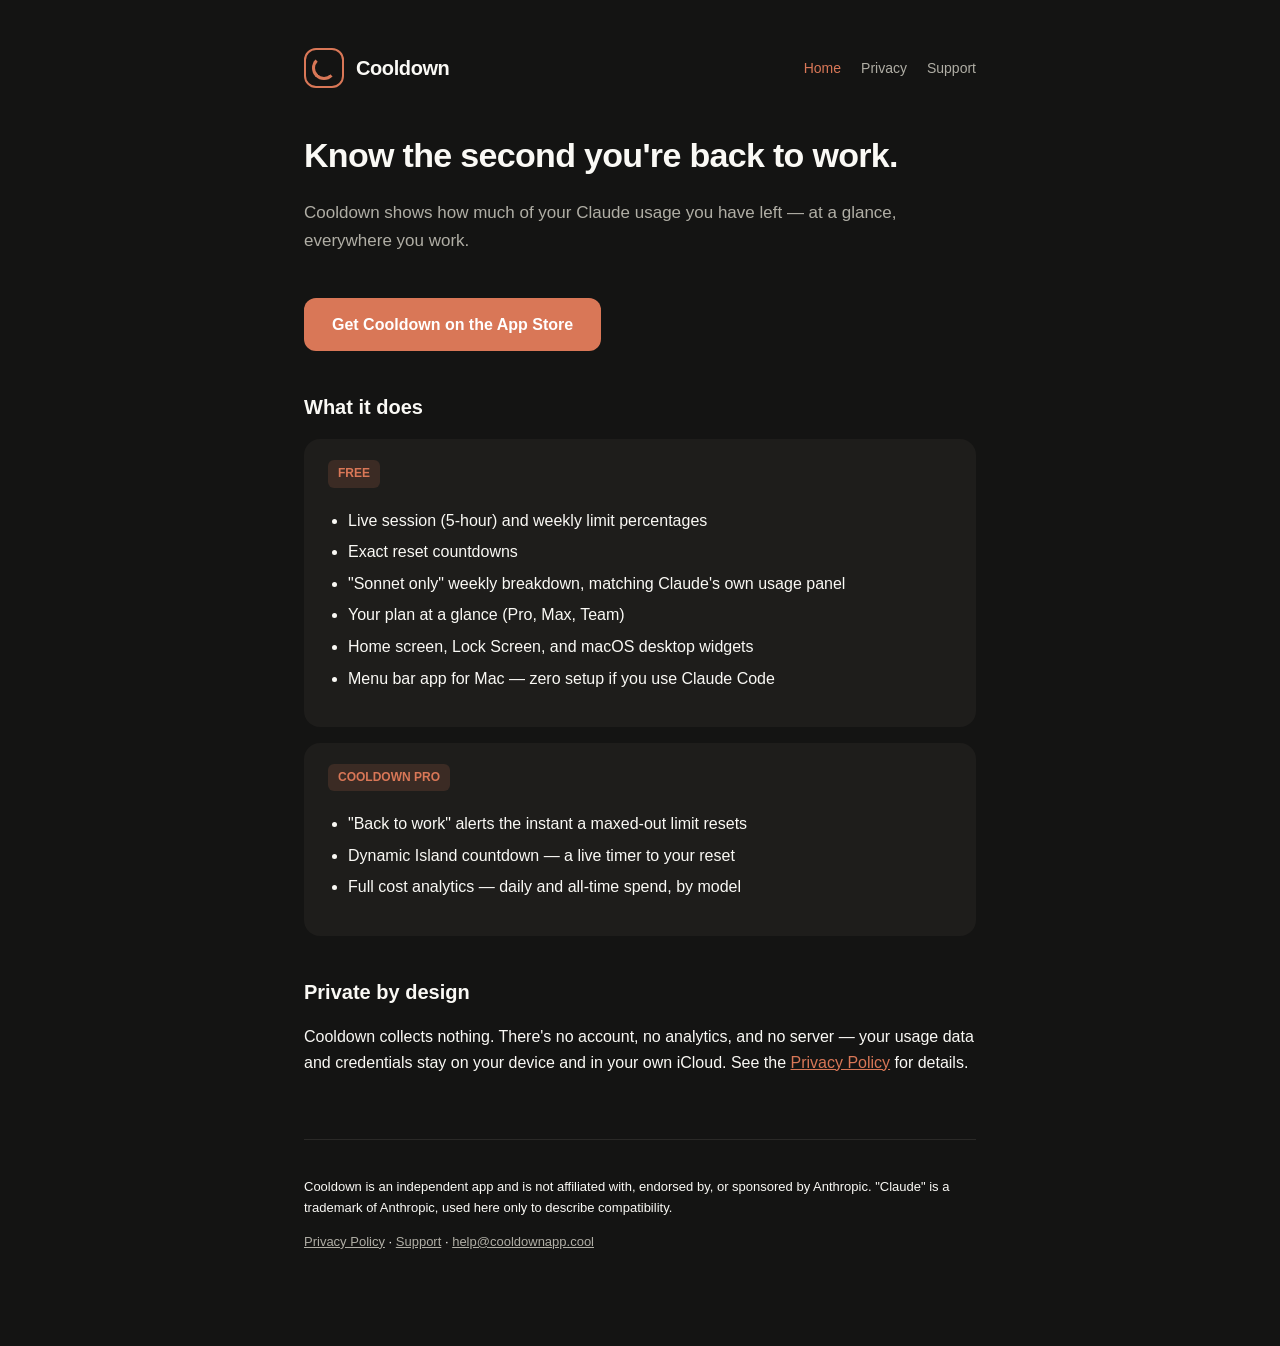
==== index.html @ f9026185 "Cooldown marketing site: home, privacy policy, support" ====
<!DOCTYPE html>
<html lang="en">
<head>
<meta charset="UTF-8">
<meta name="viewport" content="width=device-width, initial-scale=1.0">
<title>Cooldown — Usage Tracker for Claude</title>
<meta name="description" content="Know exactly how much of your Claude usage you have left — session limits, weekly limits, cost, and reset alerts, right in your menu bar, home screen, and Dynamic Island.">
<link rel="stylesheet" href="style.css">
</head>
<body>
<div class="wrap">

  <header class="site">
    <div class="logo-mark"></div>
    <div class="name">Cooldown</div>
    <nav class="site">
      <a href="index.html" class="active">Home</a>
      <a href="privacy.html">Privacy</a>
      <a href="support.html">Support</a>
    </nav>
  </header>

  <h1>Know the second you're back to work.</h1>
  <p class="subtitle">Cooldown shows how much of your Claude usage you have left — at a glance, everywhere you work.</p>

  <a class="button" href="https://apps.apple.com/">Get Cooldown on the App Store</a>

  <h2>What it does</h2>
  <div class="card">
    <span class="pill">FREE</span>
    <ul>
      <li>Live session (5-hour) and weekly limit percentages</li>
      <li>Exact reset countdowns</li>
      <li>"Sonnet only" weekly breakdown, matching Claude's own usage panel</li>
      <li>Your plan at a glance (Pro, Max, Team)</li>
      <li>Home screen, Lock Screen, and macOS desktop widgets</li>
      <li>Menu bar app for Mac — zero setup if you use Claude Code</li>
    </ul>
  </div>

  <div class="card">
    <span class="pill">COOLDOWN PRO</span>
    <ul>
      <li>"Back to work" alerts the instant a maxed-out limit resets</li>
      <li>Dynamic Island countdown — a live timer to your reset</li>
      <li>Full cost analytics — daily and all-time spend, by model</li>
    </ul>
  </div>

  <h2>Private by design</h2>
  <p>Cooldown collects nothing. There's no account, no analytics, and no server — your usage data and credentials stay on your device and in your own iCloud. See the <a href="privacy.html" style="color: var(--coral)">Privacy Policy</a> for details.</p>

  <footer class="site">
    <p>Cooldown is an independent app and is not affiliated with, endorsed by, or sponsored by Anthropic. "Claude" is a trademark of Anthropic, used here only to describe compatibility.</p>
    <p><a href="privacy.html">Privacy Policy</a> · <a href="support.html">Support</a> · <a href="mailto:help@cooldownapp.cool">help@cooldownapp.cool</a></p>
  </footer>

</div>
</body>
</html>
---- style.css ----
:root {
  --bg: #141413;
  --surface: #1e1d1b;
  --text: #faf9f5;
  --text-secondary: #b0aea5;
  --coral: #d97757;
  --blue: #6a9bcc;
  --border: #2a2927;
}

* { box-sizing: border-box; }

body {
  margin: 0;
  background: var(--bg);
  color: var(--text);
  font-family: -apple-system, BlinkMacSystemFont, "Segoe UI", Roboto, sans-serif;
  line-height: 1.6;
}

.wrap {
  max-width: 720px;
  margin: 0 auto;
  padding: 48px 24px 80px;
}

header.site {
  display: flex;
  align-items: center;
  gap: 12px;
  margin-bottom: 40px;
}

.logo-mark {
  width: 40px;
  height: 40px;
  border-radius: 12px;
  background: var(--bg);
  border: 2px solid var(--coral);
  position: relative;
}

.logo-mark::after {
  content: "";
  position: absolute;
  inset: 6px;
  border-radius: 50%;
  border: 3px solid var(--coral);
  border-right-color: transparent;
  border-top-color: transparent;
}

header.site .name {
  font-size: 20px;
  font-weight: 700;
  letter-spacing: -0.02em;
}

nav.site {
  margin-left: auto;
  display: flex;
  gap: 20px;
  font-size: 14px;
}

nav.site a {
  color: var(--text-secondary);
  text-decoration: none;
}

nav.site a:hover, nav.site a.active {
  color: var(--coral);
}

h1 {
  font-size: 34px;
  letter-spacing: -0.02em;
  margin: 0 0 8px;
}

h2 {
  font-size: 20px;
  margin: 40px 0 12px;
  color: var(--text);
}

p { color: var(--text); }

.subtitle {
  color: var(--text-secondary);
  font-size: 17px;
  margin-bottom: 32px;
}

.card {
  background: var(--surface);
  border-radius: 16px;
  padding: 20px 24px;
  margin: 16px 0;
}

.pill {
  display: inline-block;
  background: rgba(217, 119, 87, 0.15);
  color: var(--coral);
  font-size: 12px;
  font-weight: 600;
  padding: 4px 10px;
  border-radius: 6px;
  margin-bottom: 4px;
}

a.button {
  display: inline-block;
  background: var(--coral);
  color: #fff;
  text-decoration: none;
  font-weight: 600;
  padding: 14px 28px;
  border-radius: 12px;
  margin-top: 12px;
}

.faq dt {
  font-weight: 600;
  margin-top: 20px;
}

.faq dd {
  margin: 6px 0 0;
  color: var(--text-secondary);
}

footer.site {
  margin-top: 64px;
  padding-top: 24px;
  border-top: 1px solid var(--border);
  color: var(--text-secondary);
  font-size: 13px;
}

footer.site a { color: var(--text-secondary); }

code {
  background: var(--surface);
  padding: 2px 6px;
  border-radius: 4px;
  font-size: 0.9em;
}

ul { color: var(--text); padding-left: 20px; }
li { margin-bottom: 6px; }

.updated {
  color: var(--text-secondary);
  font-size: 13px;
  margin-bottom: 32px;
}
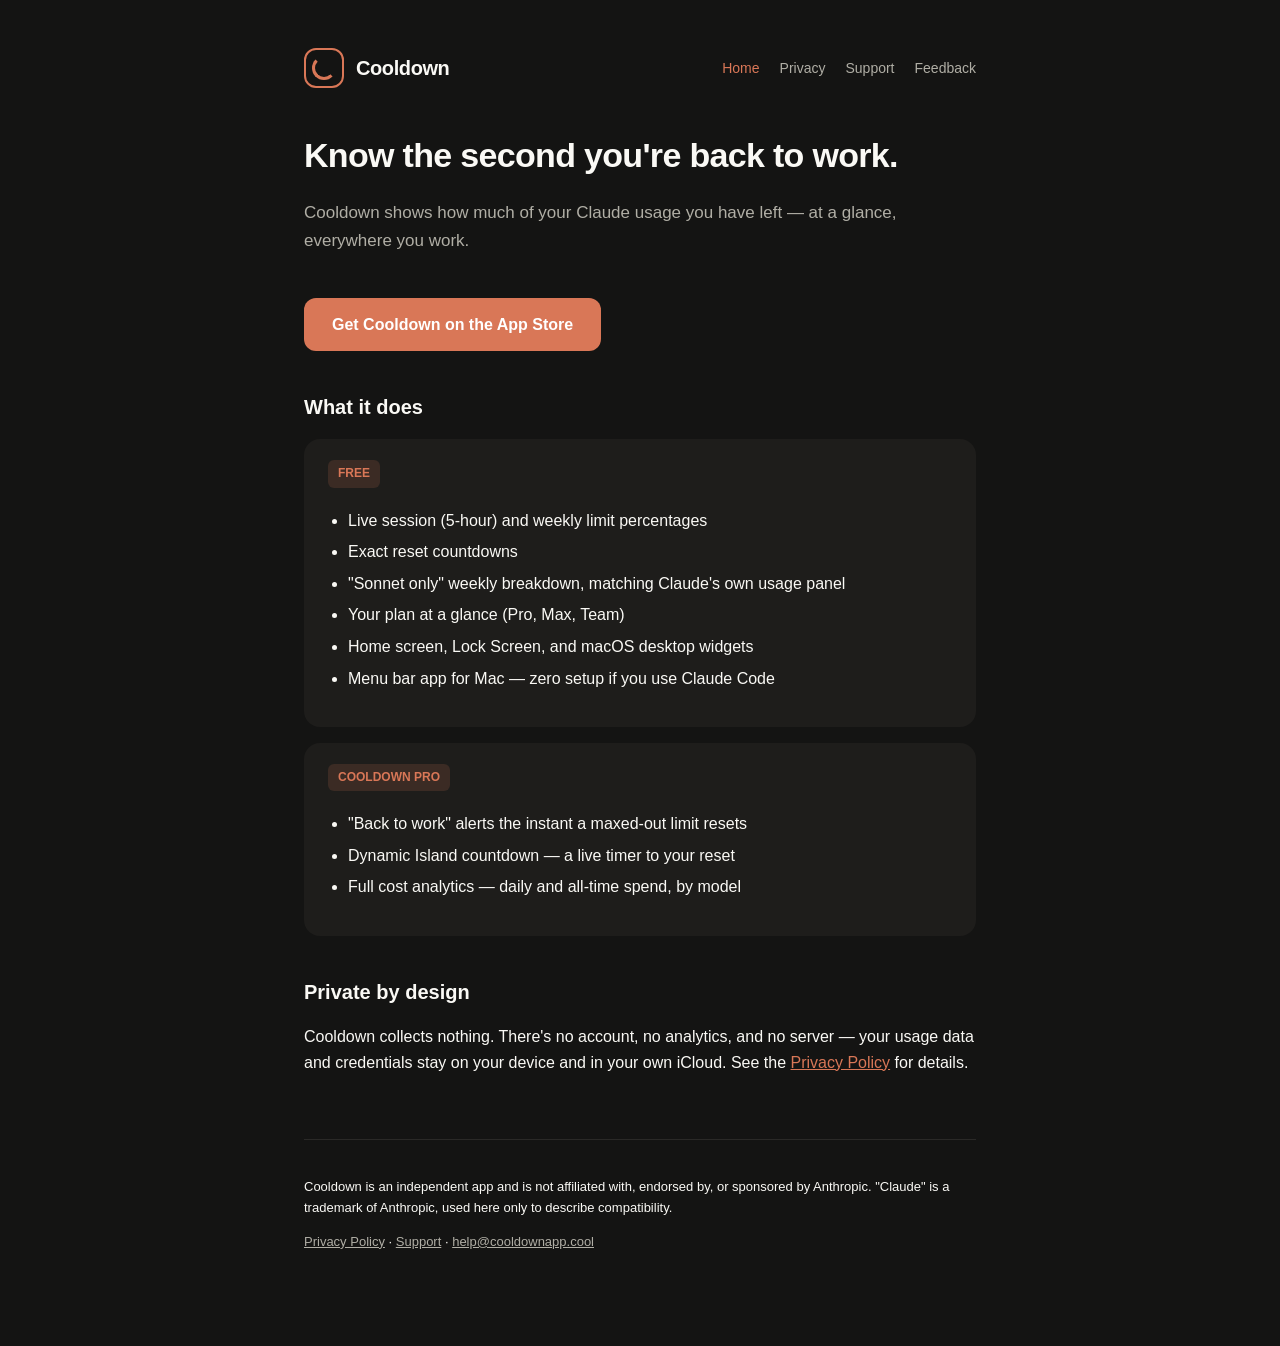
==== commit 56d0770d: "Add feedback page with form and nav links Branded feedback.html (matches site design system) with a " ====
--- a/index.html
+++ b/index.html
@@ -17,6 +17,7 @@
       <a href="index.html" class="active">Home</a>
       <a href="privacy.html">Privacy</a>
       <a href="support.html">Support</a>
+      <a href="feedback.html">Feedback</a>
     </nav>
   </header>
 
--- a/style.css
+++ b/style.css
@@ -156,3 +156,62 @@
   font-size: 13px;
   margin-bottom: 32px;
 }
+
+/* --- Feedback form --- */
+form.feedback { margin-top: 8px; }
+
+form.feedback label {
+  display: block;
+  font-weight: 600;
+  font-size: 14px;
+  margin: 20px 0 6px;
+}
+
+form.feedback label .opt {
+  font-weight: 400;
+  color: var(--text-secondary);
+}
+
+form.feedback input[type="text"],
+form.feedback input[type="email"],
+form.feedback select,
+form.feedback textarea {
+  width: 100%;
+  background: var(--surface);
+  color: var(--text);
+  border: 1px solid var(--border);
+  border-radius: 10px;
+  padding: 12px 14px;
+  font-family: inherit;
+  font-size: 15px;
+}
+
+form.feedback textarea { resize: vertical; min-height: 120px; }
+
+form.feedback input:focus,
+form.feedback select:focus,
+form.feedback textarea:focus {
+  outline: none;
+  border-color: var(--coral);
+}
+
+form.feedback button {
+  display: inline-block;
+  background: var(--coral);
+  color: #fff;
+  border: none;
+  font-weight: 600;
+  font-size: 15px;
+  padding: 14px 28px;
+  border-radius: 12px;
+  margin-top: 24px;
+  cursor: pointer;
+}
+
+form.feedback button:hover { opacity: 0.92; }
+
+.form-note {
+  color: var(--text-secondary);
+  font-size: 13px;
+  margin-top: 16px;
+}
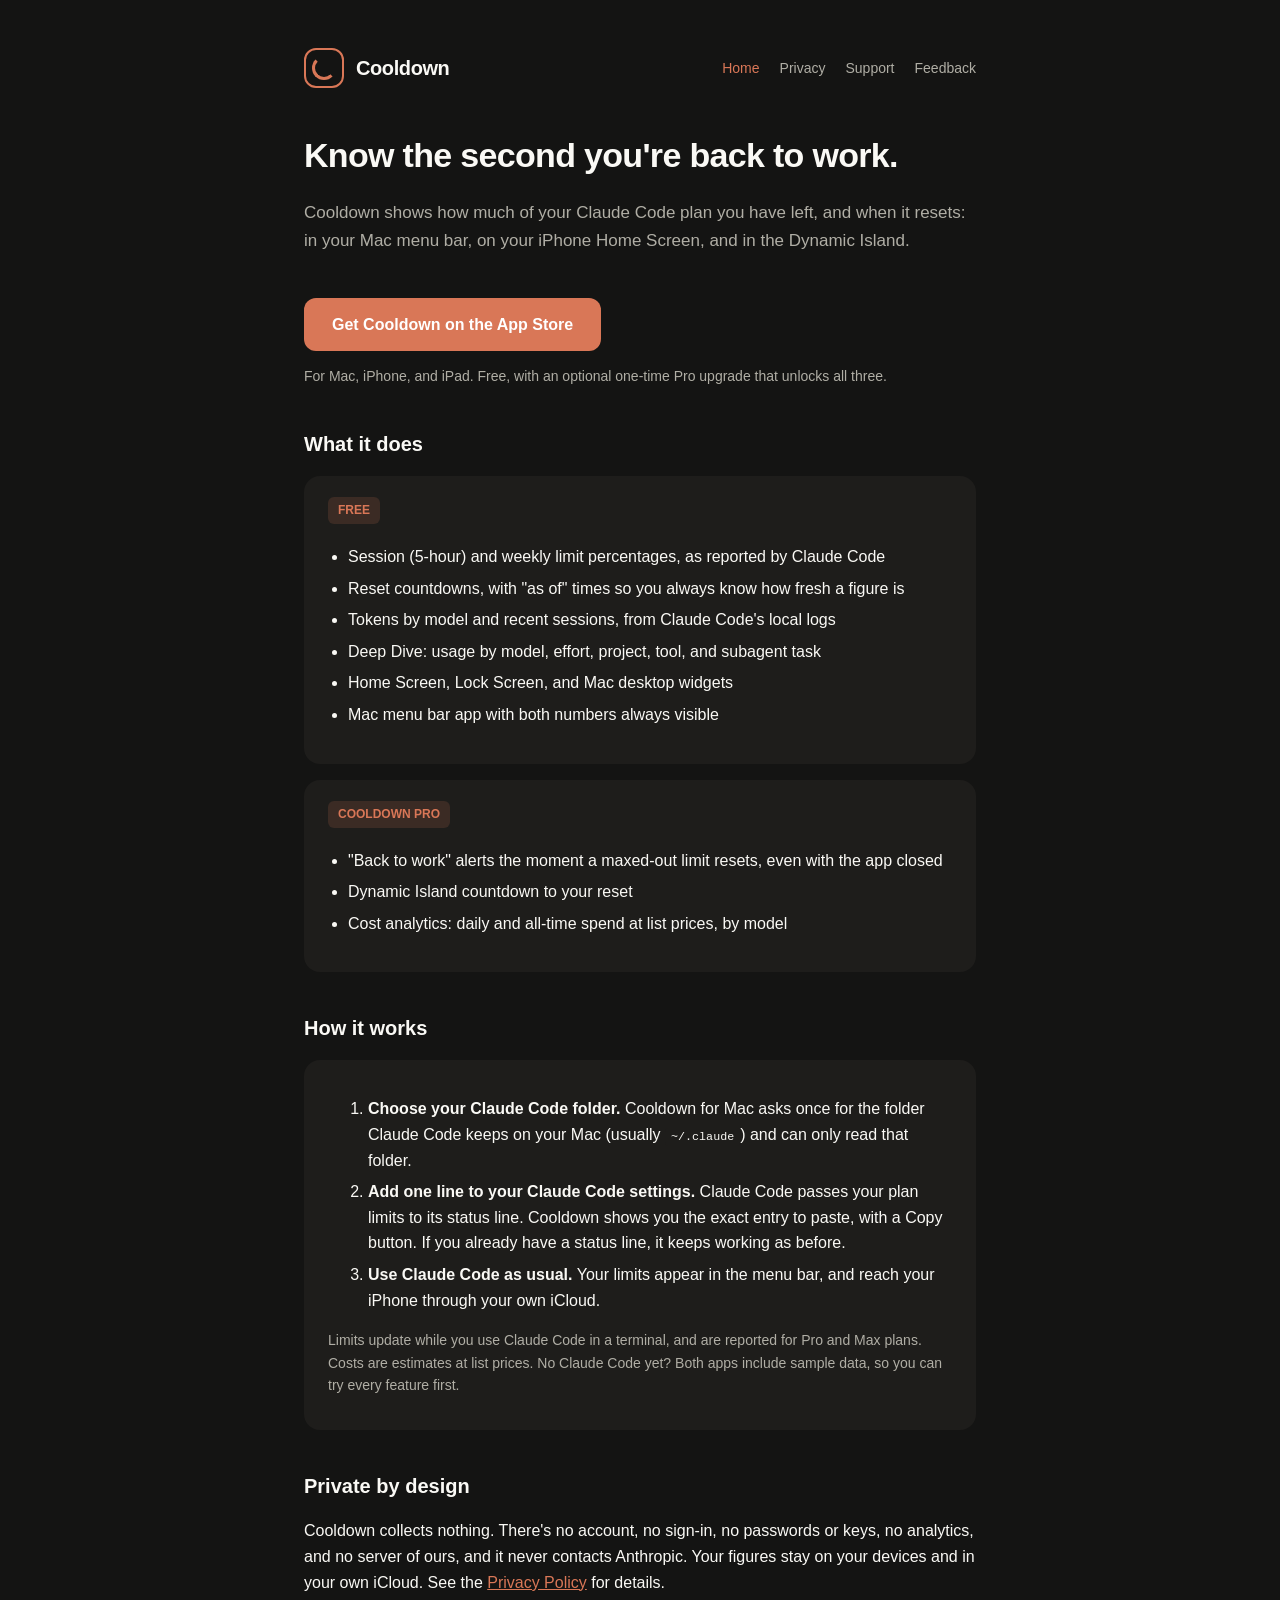
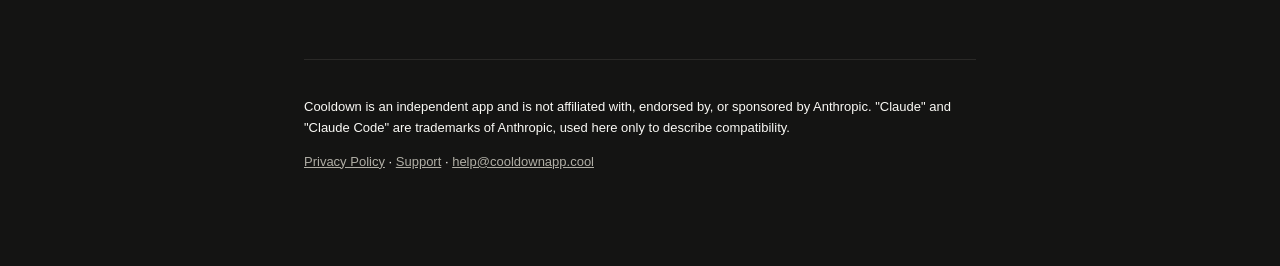
==== commit 61207bb0: "Update home and support pages for Cooldown build 4 Remove the session key, cookie, and automatic sig" ====
--- a/index.html
+++ b/index.html
@@ -3,8 +3,8 @@
 <head>
 <meta charset="UTF-8">
 <meta name="viewport" content="width=device-width, initial-scale=1.0">
-<title>Cooldown — Usage Tracker for Claude</title>
-<meta name="description" content="Know exactly how much of your Claude usage you have left — session limits, weekly limits, cost, and reset alerts, right in your menu bar, home screen, and Dynamic Island.">
+<title>Cooldown — AI Usage Meter</title>
+<meta name="description" content="See how much of your Claude Code plan is left: session and weekly limits, reset countdowns, and cost, in your Mac menu bar, on your Home Screen, and in the Dynamic Island.">
 <link rel="stylesheet" href="style.css">
 </head>
 <body>
@@ -22,37 +22,48 @@
   </header>
 
   <h1>Know the second you're back to work.</h1>
-  <p class="subtitle">Cooldown shows how much of your Claude usage you have left — at a glance, everywhere you work.</p>
+  <p class="subtitle">Cooldown shows how much of your Claude Code plan you have left, and when it resets: in your Mac menu bar, on your iPhone Home Screen, and in the Dynamic Island.</p>
 
-  <a class="button" href="https://apps.apple.com/">Get Cooldown on the App Store</a>
+  <a class="button" href="https://apps.apple.com/app/id6789733353">Get Cooldown on the App Store</a>
+  <p style="color: var(--text-secondary); font-size: 14px;">For Mac, iPhone, and iPad. Free, with an optional one-time Pro upgrade that unlocks all three.</p>
 
   <h2>What it does</h2>
   <div class="card">
     <span class="pill">FREE</span>
     <ul>
-      <li>Live session (5-hour) and weekly limit percentages</li>
-      <li>Exact reset countdowns</li>
-      <li>"Sonnet only" weekly breakdown, matching Claude's own usage panel</li>
-      <li>Your plan at a glance (Pro, Max, Team)</li>
-      <li>Home screen, Lock Screen, and macOS desktop widgets</li>
-      <li>Menu bar app for Mac — zero setup if you use Claude Code</li>
+      <li>Session (5-hour) and weekly limit percentages, as reported by Claude Code</li>
+      <li>Reset countdowns, with "as of" times so you always know how fresh a figure is</li>
+      <li>Tokens by model and recent sessions, from Claude Code's local logs</li>
+      <li>Deep Dive: usage by model, effort, project, tool, and subagent task</li>
+      <li>Home Screen, Lock Screen, and Mac desktop widgets</li>
+      <li>Mac menu bar app with both numbers always visible</li>
     </ul>
   </div>
 
   <div class="card">
     <span class="pill">COOLDOWN PRO</span>
     <ul>
-      <li>"Back to work" alerts the instant a maxed-out limit resets</li>
-      <li>Dynamic Island countdown — a live timer to your reset</li>
-      <li>Full cost analytics — daily and all-time spend, by model</li>
+      <li>"Back to work" alerts the moment a maxed-out limit resets, even with the app closed</li>
+      <li>Dynamic Island countdown to your reset</li>
+      <li>Cost analytics: daily and all-time spend at list prices, by model</li>
     </ul>
   </div>
 
+  <h2>How it works</h2>
+  <div class="card">
+    <ol>
+      <li><strong>Choose your Claude Code folder.</strong> Cooldown for Mac asks once for the folder Claude Code keeps on your Mac (usually <code>~/.claude</code>) and can only read that folder.</li>
+      <li><strong>Add one line to your Claude Code settings.</strong> Claude Code passes your plan limits to its status line. Cooldown shows you the exact entry to paste, with a Copy button. If you already have a status line, it keeps working as before.</li>
+      <li><strong>Use Claude Code as usual.</strong> Your limits appear in the menu bar, and reach your iPhone through your own iCloud.</li>
+    </ol>
+    <p style="color: var(--text-secondary); font-size: 14px;">Limits update while you use Claude Code in a terminal, and are reported for Pro and Max plans. Costs are estimates at list prices. No Claude Code yet? Both apps include sample data, so you can try every feature first.</p>
+  </div>
+
   <h2>Private by design</h2>
-  <p>Cooldown collects nothing. There's no account, no analytics, and no server — your usage data and credentials stay on your device and in your own iCloud. See the <a href="privacy.html" style="color: var(--coral)">Privacy Policy</a> for details.</p>
+  <p>Cooldown collects nothing. There's no account, no sign-in, no passwords or keys, no analytics, and no server of ours, and it never contacts Anthropic. Your figures stay on your devices and in your own iCloud. See the <a href="privacy.html" style="color: var(--coral)">Privacy Policy</a> for details.</p>
 
   <footer class="site">
-    <p>Cooldown is an independent app and is not affiliated with, endorsed by, or sponsored by Anthropic. "Claude" is a trademark of Anthropic, used here only to describe compatibility.</p>
+    <p>Cooldown is an independent app and is not affiliated with, endorsed by, or sponsored by Anthropic. "Claude" and "Claude Code" are trademarks of Anthropic, used here only to describe compatibility.</p>
     <p><a href="privacy.html">Privacy Policy</a> · <a href="support.html">Support</a> · <a href="mailto:help@cooldownapp.cool">help@cooldownapp.cool</a></p>
   </footer>
 
